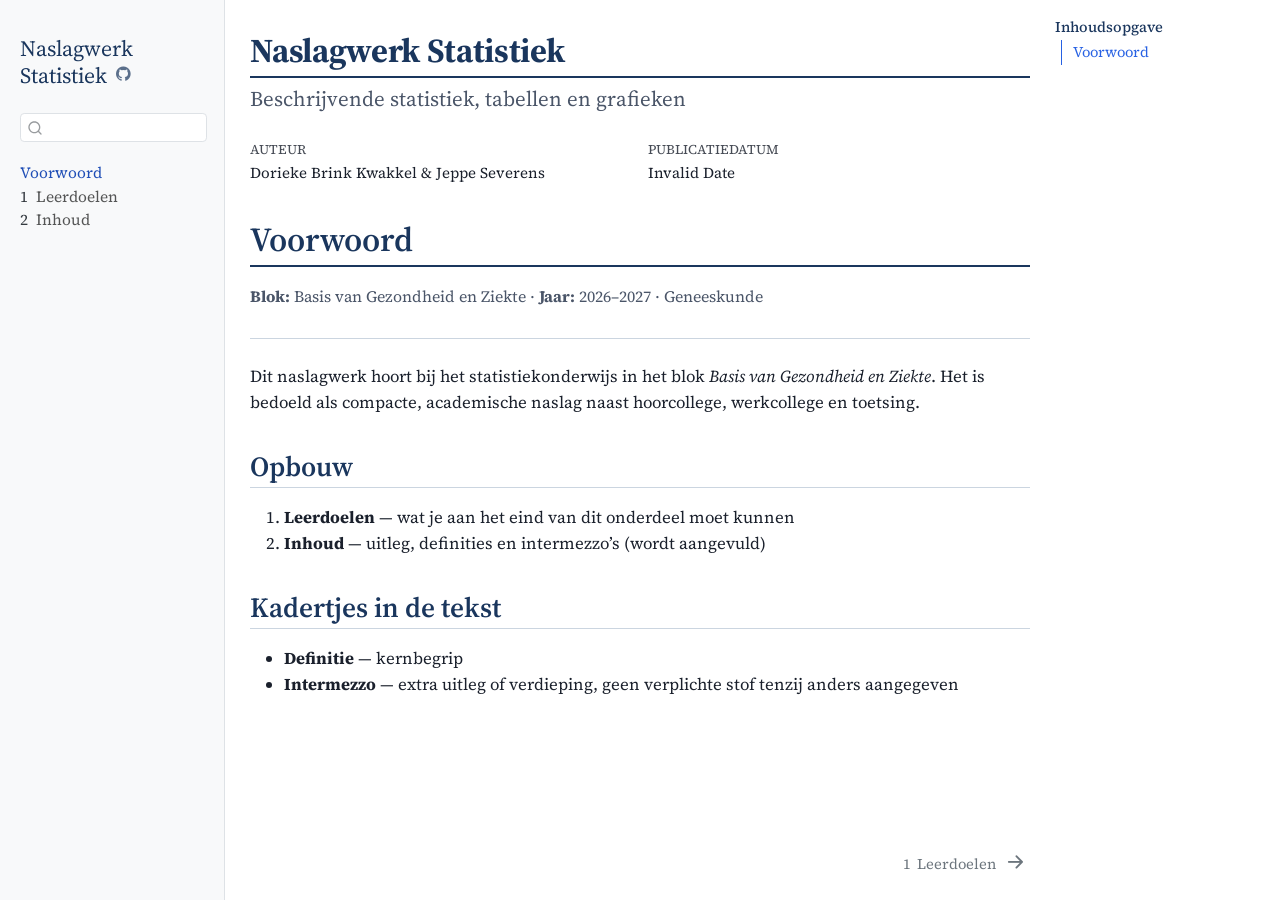
==== index.html @ 7e04d77b "Built site for gh-pages" ====
<!DOCTYPE html>
<html xmlns="http://www.w3.org/1999/xhtml" lang="nl" xml:lang="nl"><head>

<meta charset="utf-8">
<meta name="generator" content="quarto-1.10.19">

<meta name="viewport" content="width=device-width, initial-scale=1.0, user-scalable=yes">

<meta name="author" content="Dorieke Brink Kwakkel &amp; Jeppe Severens">

<title>Naslagwerk Statistiek</title>
<style>
/* Default styles provided by pandoc.
** See https://pandoc.org/MANUAL.html#variables-for-html for config info.
*/
span.smallcaps{font-variant: small-caps;}
div.columns{display: flex; gap: 1.5em;}
div.column{flex: auto;}
@media screen {
div.columns{gap: min(4vw, 1.5em);}
div.column{overflow-x: auto;}
}
div.hanging-indent{margin-left: 1.5em; text-indent: -1.5em;}
ul.task-list{list-style: none;}
ul.task-list li input[type="checkbox"] {
  width: 0.8em;
  margin: 0 0.8em 0.2em -1em; /* quarto-specific, see https://github.com/quarto-dev/quarto-cli/issues/4556 */ 
  vertical-align: middle;
}
</style>


<script src="site_libs/quarto-nav/quarto-nav.js"></script>
<script src="site_libs/quarto-nav/headroom.min.js"></script>
<script src="site_libs/clipboard/clipboard.min.js"></script>
<script src="site_libs/quarto-search/autocomplete.umd.js"></script>
<script src="site_libs/quarto-search/fuse.min.js"></script>
<script src="site_libs/quarto-search/quarto-search.js"></script>
<meta name="quarto:offset" content="./">
<link href="./01-leerdoelen.html" rel="next">
<script src="site_libs/quarto-html/quarto.js" type="module"></script>
<script src="site_libs/quarto-html/tabsets/tabsets.js" type="module"></script>
<script src="site_libs/quarto-html/popper.min.js"></script>
<script src="site_libs/quarto-html/tippy.umd.min.js"></script>
<script src="site_libs/quarto-html/anchor.min.js"></script>
<link href="site_libs/quarto-html/tippy.css" rel="stylesheet">
<link href="site_libs/quarto-html/quarto-syntax-highlighting-bf27225e3a48a9273f3daa8f8e829971.css" rel="stylesheet" id="quarto-text-highlighting-styles">
<script src="site_libs/bootstrap/bootstrap.min.js"></script>
<link href="site_libs/bootstrap/bootstrap-icons.css" rel="stylesheet">
<link href="site_libs/bootstrap/bootstrap-f54c8bc81e90800f1cfb37fd43a4a4f5.min.css" rel="stylesheet" append-hash="true" id="quarto-bootstrap" data-mode="light">
<script id="quarto-search-options" type="application/json">{
  "location": "sidebar",
  "copy-button": false,
  "collapse-after": 3,
  "panel-placement": "start",
  "type": "textbox",
  "limit": 50,
  "keyboard-shortcut": [
    "f",
    "/",
    "s"
  ],
  "show-item-context": false,
  "language": {
    "search-no-results-text": "Geen resultaten",
    "search-matching-documents-text": "Gevonden documenten",
    "search-copy-link-title": "Kopieer link om te zoeken",
    "search-hide-matches-text": "Extra overeenkomsten verbergen",
    "search-more-match-text": "meer overeenkomst in dit document",
    "search-more-matches-text": "meer overeenkomsten in dit document",
    "search-clear-button-title": "Wissen",
    "search-text-placeholder": "",
    "search-detached-cancel-button-title": "Annuleren",
    "search-submit-button-title": "Verzenden",
    "search-label": "Zoeken"
  }
}</script>
<link rel="stylesheet" href="https://fonts.googleapis.com/css2?family=Source+Serif+4:opsz,wght@8..60,400;8..60,600;8..60,700&amp;display=swap">
<style>body, h1, h2, h3, .quarto-title-block .title { font-family: "Source Serif 4", Georgia, serif; }</style>


</head>

<body class="nav-sidebar docked quarto-light">

<div id="quarto-search-results"></div>
  <header id="quarto-header" class="headroom fixed-top">
  <nav class="quarto-secondary-nav">
    <div class="container-fluid d-flex">
      <button type="button" class="quarto-btn-toggle btn" data-bs-toggle="collapse" role="button" data-bs-target=".quarto-sidebar-collapse-item" aria-controls="quarto-sidebar" aria-expanded="false" aria-label="Schakel zijbalknavigatie" onclick="if (window.quartoToggleHeadroom) { window.quartoToggleHeadroom(); }">
        <i class="bi bi-layout-text-sidebar-reverse"></i>
      </button>
        <nav class="quarto-page-breadcrumbs" aria-label="breadcrumb"><ol class="breadcrumb"><li class="breadcrumb-item"><a href="./index.html">Voorwoord</a></li></ol></nav>
        <a class="flex-grow-1" role="navigation" data-bs-toggle="collapse" data-bs-target=".quarto-sidebar-collapse-item" aria-controls="quarto-sidebar" aria-expanded="false" aria-label="Schakel zijbalknavigatie" onclick="if (window.quartoToggleHeadroom) { window.quartoToggleHeadroom(); }">      
        </a>
      <button type="button" class="btn quarto-search-button" aria-label="Zoeken" onclick="window.quartoOpenSearch();">
        <i class="bi bi-search"></i>
      </button>
    </div>
  </nav>
</header>
<!-- content -->
<div id="quarto-content" class="quarto-container page-columns page-rows-contents page-layout-article">
<!-- sidebar -->
  <nav id="quarto-sidebar" class="sidebar collapse collapse-horizontal quarto-sidebar-collapse-item sidebar-navigation docked overflow-auto">
    <div class="pt-lg-2 mt-2 text-left sidebar-header">
    <div class="sidebar-title mb-0 py-0">
      <a href="./">Naslagwerk Statistiek</a> 
        <div class="sidebar-tools-main">
    <a href="https://github.com/EducationTeamJC/naslagwerk_gnk" title="Broncode" class="quarto-navigation-tool px-1" aria-label="Broncode"><i class="bi bi-github"></i></a>
</div>
    </div>
      </div>
        <div class="mt-2 flex-shrink-0 align-items-center">
        <div class="sidebar-search">
        <div id="quarto-search" class="" title="Zoeken"></div>
        </div>
        </div>
    <div class="sidebar-menu-container"> 
    <ul class="list-unstyled mt-1">
        <li class="sidebar-item">
  <div class="sidebar-item-container"> 
  <a href="./index.html" class="sidebar-item-text sidebar-link active">
 <span class="menu-text">Voorwoord</span></a>
  </div>
</li>
        <li class="sidebar-item">
  <div class="sidebar-item-container"> 
  <a href="./01-leerdoelen.html" class="sidebar-item-text sidebar-link">
 <span class="menu-text"><span class="chapter-number">1</span>&nbsp; <span class="chapter-title">Leerdoelen</span></span></a>
  </div>
</li>
        <li class="sidebar-item">
  <div class="sidebar-item-container"> 
  <a href="./02-inhoud.html" class="sidebar-item-text sidebar-link">
 <span class="menu-text"><span class="chapter-number">2</span>&nbsp; <span class="chapter-title">Inhoud</span></span></a>
  </div>
</li>
    </ul>
    </div>
</nav>
<div id="quarto-sidebar-glass" class="quarto-sidebar-collapse-item" data-bs-toggle="collapse" data-bs-target=".quarto-sidebar-collapse-item"></div>
<!-- margin-sidebar -->
    <div id="quarto-margin-sidebar" class="sidebar margin-sidebar">
        <nav id="TOC" role="doc-toc" class="toc-active">
    <h2 id="toc-title">Inhoudsopgave</h2>
   
  <ul>
  <li><a href="#voorwoord" id="toc-voorwoord" class="nav-link active" data-scroll-target="#voorwoord">Voorwoord</a>
  <ul class="collapse">
  <li><a href="#opbouw" id="toc-opbouw" class="nav-link" data-scroll-target="#opbouw">Opbouw</a></li>
  <li><a href="#kadertjes-in-de-tekst" id="toc-kadertjes-in-de-tekst" class="nav-link" data-scroll-target="#kadertjes-in-de-tekst">Kadertjes in de tekst</a></li>
  </ul></li>
  </ul>
</nav>
    </div>
<!-- main -->
<main class="content" id="quarto-document-content">

<header id="title-block-header" class="quarto-title-block default">
<div class="quarto-title">
<h1 class="title">Naslagwerk Statistiek</h1>
<p class="subtitle lead">Beschrijvende statistiek, tabellen en grafieken</p>
</div>



<div class="quarto-title-meta">

    <div>
    <div class="quarto-title-meta-heading">Auteur</div>
    <div class="quarto-title-meta-contents">
             <p>Dorieke Brink Kwakkel &amp; Jeppe Severens </p>
          </div>
  </div>
    
    <div>
    <div class="quarto-title-meta-heading">Publicatiedatum</div>
    <div class="quarto-title-meta-contents">
      <p class="date">Invalid Date</p>
    </div>
  </div>
  
    
  </div>
  


</header>


<section id="voorwoord" class="level1 unnumbered">
<h1 class="unnumbered">Voorwoord</h1>
<div class="blok-meta">
<p><strong>Blok:</strong> Basis van Gezondheid en Ziekte · <strong>Jaar:</strong> 2026–2027 · Geneeskunde</p>
</div>
<p>Dit naslagwerk hoort bij het statistiekonderwijs in het blok <em>Basis van Gezondheid en Ziekte</em>. Het is bedoeld als compacte, academische naslag naast hoorcollege, werkcollege en toetsing.</p>
<section id="opbouw" class="level2">
<h2 class="anchored" data-anchor-id="opbouw">Opbouw</h2>
<ol type="1">
<li><strong>Leerdoelen</strong> — wat je aan het eind van dit onderdeel moet kunnen<br>
</li>
<li><strong>Inhoud</strong> — uitleg, definities en intermezzo’s (wordt aangevuld)</li>
</ol>
</section>
<section id="kadertjes-in-de-tekst" class="level2">
<h2 class="anchored" data-anchor-id="kadertjes-in-de-tekst">Kadertjes in de tekst</h2>
<ul>
<li><strong>Definitie</strong> — kernbegrip<br>
</li>
<li><strong>Intermezzo</strong> — extra uitleg of verdieping, geen verplichte stof tenzij anders aangegeven</li>
</ul>


</section>
</section>

</main> <!-- /main -->
<script id="quarto-html-after-body" type="application/javascript">
  window.document.addEventListener("DOMContentLoaded", function (event) {
    const icon = "";
    const anchorJS = new window.AnchorJS();
    anchorJS.options = {
      placement: 'right',
      icon: icon
    };
    anchorJS.add('.anchored');
    const isCodeAnnotation = (el) => {
      for (const clz of el.classList) {
        if (clz.startsWith('code-annotation-')) {                     
          return true;
        }
      }
      return false;
    }
    const onCopySuccess = function(e) {
      // button target
      const button = e.trigger;
      // don't keep focus
      button.blur();
      // flash "checked"
      button.classList.add('code-copy-button-checked');
      var currentTitle = button.getAttribute("title");
      button.setAttribute("title", "Gekopieerd!");
      let tooltip;
      if (window.bootstrap) {
        button.setAttribute("data-bs-toggle", "tooltip");
        button.setAttribute("data-bs-placement", "left");
        button.setAttribute("data-bs-title", "Gekopieerd!");
        tooltip = new bootstrap.Tooltip(button, 
          { trigger: "manual", 
            customClass: "code-copy-button-tooltip",
            offset: [0, -8]});
        tooltip.show();    
      }
      setTimeout(function() {
        if (tooltip) {
          tooltip.hide();
          button.removeAttribute("data-bs-title");
          button.removeAttribute("data-bs-toggle");
          button.removeAttribute("data-bs-placement");
        }
        button.setAttribute("title", currentTitle);
        button.classList.remove('code-copy-button-checked');
      }, 1000);
      // clear code selection
      e.clearSelection();
    }
    const getTextToCopy = function(trigger) {
      const outerScaffold = trigger.parentElement.cloneNode(true);
      const codeEl = outerScaffold.querySelector('code');
      for (const childEl of codeEl.children) {
        if (isCodeAnnotation(childEl)) {
          childEl.remove();
        }
      }
      return codeEl.innerText;
    }
    const clipboard = new window.ClipboardJS('.code-copy-button:not([data-in-quarto-modal])', {
      text: getTextToCopy
    });
    clipboard.on('success', onCopySuccess);
    if (window.document.getElementById('quarto-embedded-source-code-modal')) {
      const clipboardModal = new window.ClipboardJS('.code-copy-button[data-in-quarto-modal]', {
        text: getTextToCopy,
        container: window.document.getElementById('quarto-embedded-source-code-modal')
      });
      clipboardModal.on('success', onCopySuccess);
    }
      var localhostRegex = new RegExp(/^(?:http|https):\/\/localhost\:?[0-9]*\//);
      var mailtoRegex = new RegExp(/^mailto:/);
        var filterRegex = new RegExp("https:\/\/educationteamjc\.github\.io\/naslagwerk_gnk\/");
      var isInternal = (href) => {
          return filterRegex.test(href) || localhostRegex.test(href) || mailtoRegex.test(href);
      }
      // Inspect non-navigation links and adorn them if external
     var links = window.document.querySelectorAll('a[href]:not(.nav-link):not(.navbar-brand):not(.toc-action):not(.sidebar-link):not(.sidebar-item-toggle):not(.pagination-link):not(.no-external):not([aria-hidden]):not(.dropdown-item):not(.quarto-navigation-tool):not(.about-link)');
      for (var i=0; i<links.length; i++) {
        const link = links[i];
        if (!isInternal(link.href)) {
          // undo the damage that might have been done by quarto-nav.js in the case of
          // links that we want to consider external
          if (link.dataset.originalHref !== undefined) {
            link.href = link.dataset.originalHref;
          }
            // target, if specified
            link.setAttribute("target", "_blank");
            if (link.getAttribute("rel") === null) {
              link.setAttribute("rel", "noopener");
            }
        }
      }
    function tippyHover(el, contentFn, onTriggerFn, onUntriggerFn) {
      const config = {
        allowHTML: true,
        maxWidth: 500,
        delay: 100,
        arrow: false,
        appendTo: function(el) {
            return el.parentElement;
        },
        interactive: true,
        interactiveBorder: 10,
        theme: 'quarto',
        placement: 'bottom-start',
      };
      if (contentFn) {
        config.content = contentFn;
      }
      if (onTriggerFn) {
        config.onTrigger = onTriggerFn;
      }
      if (onUntriggerFn) {
        config.onUntrigger = onUntriggerFn;
      }
      window.tippy(el, config); 
    }
    const noterefs = window.document.querySelectorAll('a[role="doc-noteref"]');
    for (var i=0; i<noterefs.length; i++) {
      const ref = noterefs[i];
      tippyHover(ref, function() {
        // use id or data attribute instead here
        let href = ref.getAttribute('data-footnote-href') || ref.getAttribute('href');
        try { href = new URL(href).hash; } catch {}
        const id = href.replace(/^#\/?/, "");
        const note = window.document.getElementById(id);
        if (note) {
          return note.innerHTML;
        } else {
          return "";
        }
      });
    }
    const xrefs = window.document.querySelectorAll('a.quarto-xref');
    const processXRef = (id, note) => {
      // Strip column container classes
      const stripColumnClz = (el) => {
        el.classList.remove("page-full", "page-columns");
        if (el.children) {
          for (const child of el.children) {
            stripColumnClz(child);
          }
        }
      }
      stripColumnClz(note)
      if (id === null || id.startsWith('sec-')) {
        // Special case sections, only their first couple elements
        const container = document.createElement("div");
        if (note.children && note.children.length > 2) {
          container.appendChild(note.children[0].cloneNode(true));
          for (let i = 1; i < note.children.length; i++) {
            const child = note.children[i];
            if (child.tagName === "P" && child.innerText === "") {
              continue;
            } else {
              container.appendChild(child.cloneNode(true));
              break;
            }
          }
          if (window.Quarto?.typesetMath) {
            window.Quarto.typesetMath(container);
          }
          return container.innerHTML
        } else {
          if (window.Quarto?.typesetMath) {
            window.Quarto.typesetMath(note);
          }
          return note.innerHTML;
        }
      } else {
        // Remove any anchor links if they are present
        const anchorLink = note.querySelector('a.anchorjs-link');
        if (anchorLink) {
          anchorLink.remove();
        }
        if (window.Quarto?.typesetMath) {
          window.Quarto.typesetMath(note);
        }
        if (note.classList.contains("callout")) {
          return note.outerHTML;
        } else {
          return note.innerHTML;
        }
      }
    }
    for (var i=0; i<xrefs.length; i++) {
      const xref = xrefs[i];
      tippyHover(xref, undefined, function(instance) {
        instance.disable();
        let url = xref.getAttribute('href');
        let hash = undefined; 
        if (url.startsWith('#')) {
          hash = url;
        } else {
          try { hash = new URL(url).hash; } catch {}
        }
        if (hash) {
          const id = hash.replace(/^#\/?/, "");
          const note = window.document.getElementById(id);
          if (note !== null) {
            try {
              const html = processXRef(id, note.cloneNode(true));
              instance.setContent(html);
            } finally {
              instance.enable();
              instance.show();
            }
          } else {
            // See if we can fetch this
            fetch(url.split('#')[0])
            .then(res => res.text())
            .then(html => {
              const parser = new DOMParser();
              const htmlDoc = parser.parseFromString(html, "text/html");
              const note = htmlDoc.getElementById(id);
              if (note !== null) {
                const html = processXRef(id, note);
                instance.setContent(html);
              } 
            }).finally(() => {
              instance.enable();
              instance.show();
            });
          }
        } else {
          // See if we can fetch a full url (with no hash to target)
          // This is a special case and we should probably do some content thinning / targeting
          fetch(url)
          .then(res => res.text())
          .then(html => {
            const parser = new DOMParser();
            const htmlDoc = parser.parseFromString(html, "text/html");
            const note = htmlDoc.querySelector('main.content');
            if (note !== null) {
              // This should only happen for chapter cross references
              // (since there is no id in the URL)
              // remove the first header
              if (note.children.length > 0 && note.children[0].tagName === "HEADER") {
                note.children[0].remove();
              }
              const html = processXRef(null, note);
              instance.setContent(html);
            } 
          }).finally(() => {
            instance.enable();
            instance.show();
          });
        }
      }, function(instance) {
      });
    }
        let selectedAnnoteEl;
        const selectorForAnnotation = ( cell, annotation) => {
          let cellAttr = 'data-code-cell="' + cell + '"';
          let lineAttr = 'data-code-annotation="' +  annotation + '"';
          const selector = 'span[' + cellAttr + '][' + lineAttr + ']';
          return selector;
        }
        const selectCodeLines = (annoteEl) => {
          const doc = window.document;
          const targetCell = annoteEl.getAttribute("data-target-cell");
          const targetAnnotation = annoteEl.getAttribute("data-target-annotation");
          const annoteSpan = window.document.querySelector(selectorForAnnotation(targetCell, targetAnnotation));
          const lines = annoteSpan.getAttribute("data-code-lines").split(",");
          const lineIds = lines.map((line) => {
            return targetCell + "-" + line;
          })
          let top = null;
          let height = null;
          let parent = null;
          if (lineIds.length > 0) {
              //compute the position of the single el (top and bottom and make a div)
              const el = window.document.getElementById(lineIds[0]);
              top = el.offsetTop;
              height = el.offsetHeight;
              parent = el.parentElement.parentElement;
            if (lineIds.length > 1) {
              const lastEl = window.document.getElementById(lineIds[lineIds.length - 1]);
              const bottom = lastEl.offsetTop + lastEl.offsetHeight;
              height = bottom - top;
            }
            if (top !== null && height !== null && parent !== null) {
              // cook up a div (if necessary) and position it 
              let div = window.document.getElementById("code-annotation-line-highlight");
              if (div === null) {
                div = window.document.createElement("div");
                div.setAttribute("id", "code-annotation-line-highlight");
                div.style.position = 'absolute';
                parent.appendChild(div);
              }
              div.style.top = top - 2 + "px";
              div.style.height = height + 4 + "px";
              div.style.left = 0;
              let gutterDiv = window.document.getElementById("code-annotation-line-highlight-gutter");
              if (gutterDiv === null) {
                gutterDiv = window.document.createElement("div");
                gutterDiv.setAttribute("id", "code-annotation-line-highlight-gutter");
                gutterDiv.style.position = 'absolute';
                const codeCell = window.document.getElementById(targetCell);
                const gutter = codeCell.querySelector('.code-annotation-gutter');
                gutter.appendChild(gutterDiv);
              }
              gutterDiv.style.top = top - 2 + "px";
              gutterDiv.style.height = height + 4 + "px";
            }
            selectedAnnoteEl = annoteEl;
          }
        };
        const unselectCodeLines = () => {
          const elementsIds = ["code-annotation-line-highlight", "code-annotation-line-highlight-gutter"];
          elementsIds.forEach((elId) => {
            const div = window.document.getElementById(elId);
            if (div) {
              div.remove();
            }
          });
          selectedAnnoteEl = undefined;
        };
          // Handle positioning of the toggle
      window.addEventListener(
        "resize",
        throttle(() => {
          elRect = undefined;
          if (selectedAnnoteEl) {
            selectCodeLines(selectedAnnoteEl);
          }
        }, 10)
      );
      function throttle(fn, ms) {
      let throttle = false;
      let timer;
        return (...args) => {
          if(!throttle) { // first call gets through
              fn.apply(this, args);
              throttle = true;
          } else { // all the others get throttled
              if(timer) clearTimeout(timer); // cancel #2
              timer = setTimeout(() => {
                fn.apply(this, args);
                timer = throttle = false;
              }, ms);
          }
        };
      }
        // Attach click handler to the DT
        const annoteDls = window.document.querySelectorAll('dt[data-target-cell]');
        for (const annoteDlNode of annoteDls) {
          annoteDlNode.addEventListener('click', (event) => {
            const clickedEl = event.target;
            if (clickedEl !== selectedAnnoteEl) {
              unselectCodeLines();
              const activeEl = window.document.querySelector('dt[data-target-cell].code-annotation-active');
              if (activeEl) {
                activeEl.classList.remove('code-annotation-active');
              }
              selectCodeLines(clickedEl);
              clickedEl.classList.add('code-annotation-active');
            } else {
              // Unselect the line
              unselectCodeLines();
              clickedEl.classList.remove('code-annotation-active');
            }
          });
        }
    const findCites = (el) => {
      const parentEl = el.parentElement;
      if (parentEl) {
        const cites = parentEl.dataset.cites;
        if (cites) {
          return {
            el,
            cites: cites.split(' ')
          };
        } else {
          return findCites(el.parentElement)
        }
      } else {
        return undefined;
      }
    };
    var bibliorefs = window.document.querySelectorAll('a[role="doc-biblioref"]');
    for (var i=0; i<bibliorefs.length; i++) {
      const ref = bibliorefs[i];
      const citeInfo = findCites(ref);
      if (citeInfo) {
        tippyHover(citeInfo.el, function() {
          var popup = window.document.createElement('div');
          citeInfo.cites.forEach(function(cite) {
            var citeDiv = window.document.createElement('div');
            citeDiv.classList.add('hanging-indent');
            citeDiv.classList.add('csl-entry');
            var biblioDiv = window.document.getElementById('ref-' + cite);
            if (biblioDiv) {
              citeDiv.innerHTML = biblioDiv.innerHTML;
            }
            popup.appendChild(citeDiv);
          });
          return popup.innerHTML;
        });
      }
    }
  });
  </script>
<nav class="page-navigation">
  <div class="nav-page nav-page-previous">
  </div>
  <div class="nav-page nav-page-next">
      <a href="./01-leerdoelen.html" class="pagination-link" aria-label="Leerdoelen">
        <span class="nav-page-text"><span class="chapter-number">1</span>&nbsp; <span class="chapter-title">Leerdoelen</span></span> <i class="bi bi-arrow-right-short"></i>
      </a>
  </div>
</nav>
</div> <!-- /content -->




</body></html>
---- site_libs/quarto-html/tippy.css ----
.tippy-box[data-animation=fade][data-state=hidden]{opacity:0}[data-tippy-root]{max-width:calc(100vw - 10px)}.tippy-box{position:relative;background-color:#333;color:#fff;border-radius:4px;font-size:14px;line-height:1.4;white-space:normal;outline:0;transition-property:transform,visibility,opacity}.tippy-box[data-placement^=top]>.tippy-arrow{bottom:0}.tippy-box[data-placement^=top]>.tippy-arrow:before{bottom:-7px;left:0;border-width:8px 8px 0;border-top-color:initial;transform-origin:center top}.tippy-box[data-placement^=bottom]>.tippy-arrow{top:0}.tippy-box[data-placement^=bottom]>.tippy-arrow:before{top:-7px;left:0;border-width:0 8px 8px;border-bottom-color:initial;transform-origin:center bottom}.tippy-box[data-placement^=left]>.tippy-arrow{right:0}.tippy-box[data-placement^=left]>.tippy-arrow:before{border-width:8px 0 8px 8px;border-left-color:initial;right:-7px;transform-origin:center left}.tippy-box[data-placement^=right]>.tippy-arrow{left:0}.tippy-box[data-placement^=right]>.tippy-arrow:before{left:-7px;border-width:8px 8px 8px 0;border-right-color:initial;transform-origin:center right}.tippy-box[data-inertia][data-state=visible]{transition-timing-function:cubic-bezier(.54,1.5,.38,1.11)}.tippy-arrow{width:16px;height:16px;color:#333}.tippy-arrow:before{content:"";position:absolute;border-color:transparent;border-style:solid}.tippy-content{position:relative;padding:5px 9px;z-index:1}
---- site_libs/quarto-html/quarto-syntax-highlighting-bf27225e3a48a9273f3daa8f8e829971.css ----
/* quarto syntax highlight colors */
:root {
  --quarto-hl-ot-color: #003B4F;
  --quarto-hl-at-color: #657422;
  --quarto-hl-ss-color: #20794D;
  --quarto-hl-an-color: #5E5E5E;
  --quarto-hl-fu-color: #4758AB;
  --quarto-hl-st-color: #20794D;
  --quarto-hl-cf-color: #003B4F;
  --quarto-hl-op-color: #5E5E5E;
  --quarto-hl-er-color: #AD0000;
  --quarto-hl-bn-color: #AD0000;
  --quarto-hl-al-color: #AD0000;
  --quarto-hl-va-color: #111111;
  --quarto-hl-bu-color: inherit;
  --quarto-hl-ex-color: inherit;
  --quarto-hl-pp-color: #AD0000;
  --quarto-hl-in-color: #5E5E5E;
  --quarto-hl-vs-color: #20794D;
  --quarto-hl-wa-color: #5E5E5E;
  --quarto-hl-do-color: #5E5E5E;
  --quarto-hl-im-color: #00769E;
  --quarto-hl-ch-color: #20794D;
  --quarto-hl-dt-color: #AD0000;
  --quarto-hl-fl-color: #AD0000;
  --quarto-hl-co-color: #5E5E5E;
  --quarto-hl-cv-color: #5E5E5E;
  --quarto-hl-cn-color: #8f5902;
  --quarto-hl-sc-color: #5E5E5E;
  --quarto-hl-dv-color: #AD0000;
  --quarto-hl-kw-color: #003B4F;
}

/* other quarto variables */
:root {
  --quarto-font-monospace: SFMono-Regular, Menlo, Monaco, Consolas, "Liberation Mono", "Courier New", monospace;
}

/* syntax highlight based on Pandoc's rules */
pre > code.sourceCode > span {
  color: #003B4F;
}

code.sourceCode > span {
  color: #003B4F;
}

div.sourceCode,
div.sourceCode pre.sourceCode {
  color: #003B4F;
}

/* Normal */
code span {
  color: #003B4F;
}

/* Alert */
code span.al {
  color: #AD0000;
  font-style: inherit;
}

/* Annotation */
code span.an {
  color: #5E5E5E;
  font-style: inherit;
}

/* Attribute */
code span.at {
  color: #657422;
  font-style: inherit;
}

/* BaseN */
code span.bn {
  color: #AD0000;
  font-style: inherit;
}

/* BuiltIn */
code span.bu {
  font-style: inherit;
}

/* ControlFlow */
code span.cf {
  color: #003B4F;
  font-weight: bold;
  font-style: inherit;
}

/* Char */
code span.ch {
  color: #20794D;
  font-style: inherit;
}

/* Constant */
code span.cn {
  color: #8f5902;
  font-style: inherit;
}

/* Comment */
code span.co {
  color: #5E5E5E;
  font-style: inherit;
}

/* CommentVar */
code span.cv {
  color: #5E5E5E;
  font-style: italic;
}

/* Documentation */
code span.do {
  color: #5E5E5E;
  font-style: italic;
}

/* DataType */
code span.dt {
  color: #AD0000;
  font-style: inherit;
}

/* DecVal */
code span.dv {
  color: #AD0000;
  font-style: inherit;
}

/* Error */
code span.er {
  color: #AD0000;
  font-style: inherit;
}

/* Extension */
code span.ex {
  font-style: inherit;
}

/* Float */
code span.fl {
  color: #AD0000;
  font-style: inherit;
}

/* Function */
code span.fu {
  color: #4758AB;
  font-style: inherit;
}

/* Import */
code span.im {
  color: #00769E;
  font-style: inherit;
}

/* Information */
code span.in {
  color: #5E5E5E;
  font-style: inherit;
}

/* Keyword */
code span.kw {
  color: #003B4F;
  font-weight: bold;
  font-style: inherit;
}

/* Operator */
code span.op {
  color: #5E5E5E;
  font-style: inherit;
}

/* Other */
code span.ot {
  color: #003B4F;
  font-style: inherit;
}

/* Preprocessor */
code span.pp {
  color: #AD0000;
  font-style: inherit;
}

/* SpecialChar */
code span.sc {
  color: #5E5E5E;
  font-style: inherit;
}

/* SpecialString */
code span.ss {
  color: #20794D;
  font-style: inherit;
}

/* String */
code span.st {
  color: #20794D;
  font-style: inherit;
}

/* Variable */
code span.va {
  color: #111111;
  font-style: inherit;
}

/* VerbatimString */
code span.vs {
  color: #20794D;
  font-style: inherit;
}

/* Warning */
code span.wa {
  color: #5E5E5E;
  font-style: italic;
}

.prevent-inlining {
  content: "</";
}

/*# sourceMappingURL=8be38f48d34c45af72792cbd699585e7.css.map */
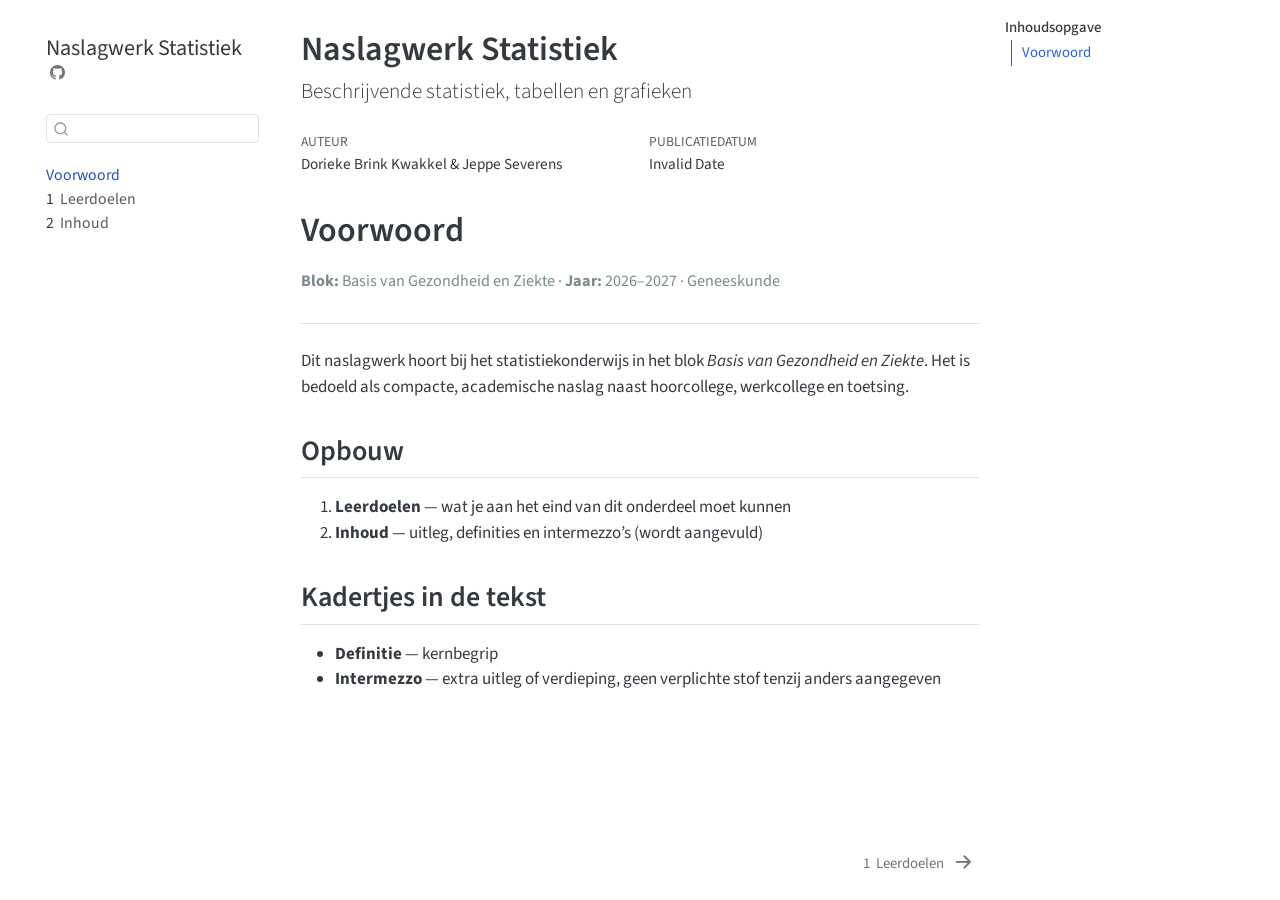
==== commit e493436b: "Built site for gh-pages" ====
--- a/index.html
+++ b/index.html
@@ -47,7 +47,7 @@
 <link href="site_libs/quarto-html/quarto-syntax-highlighting-bf27225e3a48a9273f3daa8f8e829971.css" rel="stylesheet" id="quarto-text-highlighting-styles">
 <script src="site_libs/bootstrap/bootstrap.min.js"></script>
 <link href="site_libs/bootstrap/bootstrap-icons.css" rel="stylesheet">
-<link href="site_libs/bootstrap/bootstrap-f54c8bc81e90800f1cfb37fd43a4a4f5.min.css" rel="stylesheet" append-hash="true" id="quarto-bootstrap" data-mode="light">
+<link href="site_libs/bootstrap/bootstrap-fd33a4952e9ae2782db733e1f7710525.min.css" rel="stylesheet" append-hash="true" id="quarto-bootstrap" data-mode="light">
 <script id="quarto-search-options" type="application/json">{
   "location": "sidebar",
   "copy-button": false,
@@ -75,13 +75,12 @@
     "search-label": "Zoeken"
   }
 }</script>
-<link rel="stylesheet" href="https://fonts.googleapis.com/css2?family=Source+Serif+4:opsz,wght@8..60,400;8..60,600;8..60,700&amp;display=swap">
-<style>body, h1, h2, h3, .quarto-title-block .title { font-family: "Source Serif 4", Georgia, serif; }</style>
-
-
+
+
+<link rel="stylesheet" href="styles/content.css">
 </head>
 
-<body class="nav-sidebar docked quarto-light">
+<body class="nav-sidebar floating quarto-light">
 
 <div id="quarto-search-results"></div>
   <header id="quarto-header" class="headroom fixed-top">
@@ -102,7 +101,7 @@
 <!-- content -->
 <div id="quarto-content" class="quarto-container page-columns page-rows-contents page-layout-article">
 <!-- sidebar -->
-  <nav id="quarto-sidebar" class="sidebar collapse collapse-horizontal quarto-sidebar-collapse-item sidebar-navigation docked overflow-auto">
+  <nav id="quarto-sidebar" class="sidebar collapse collapse-horizontal quarto-sidebar-collapse-item sidebar-navigation floating overflow-auto">
     <div class="pt-lg-2 mt-2 text-left sidebar-header">
     <div class="sidebar-title mb-0 py-0">
       <a href="./">Naslagwerk Statistiek</a> 
--- a/styles/content.css
+++ b/styles/content.css
@@ -0,0 +1,45 @@
+/* Content callouts only — theme look comes from Bootstrap cosmo */
+
+.leerdoelen {
+  background: #f8f9fa;
+  border: 1px solid #dee2e6;
+  border-left: 4px solid #2780e3;
+  padding: 0.9rem 1.1rem;
+  margin: 1.2rem 0 1.5rem 0;
+}
+
+.leerdoelen h3,
+.leerdoelen p:first-child {
+  margin-top: 0;
+  font-weight: 600;
+}
+
+.leerdoelen ol,
+.leerdoelen ul {
+  margin-bottom: 0;
+}
+
+.intermezzo {
+  background: #f0fff4;
+  border: 1px solid #c6f6d5;
+  border-left: 4px solid #3fb618;
+  padding: 0.9rem 1.1rem;
+  margin: 1.2rem 0 1.5rem 0;
+}
+
+.intermezzo > :first-child {
+  margin-top: 0;
+  font-weight: 600;
+}
+
+.intermezzo > :last-child {
+  margin-bottom: 0;
+}
+
+.blok-meta {
+  color: #7b8a8b;
+  font-size: 0.95rem;
+  margin-bottom: 1.5rem;
+  padding-bottom: 0.75rem;
+  border-bottom: 1px solid #dee2e6;
+}
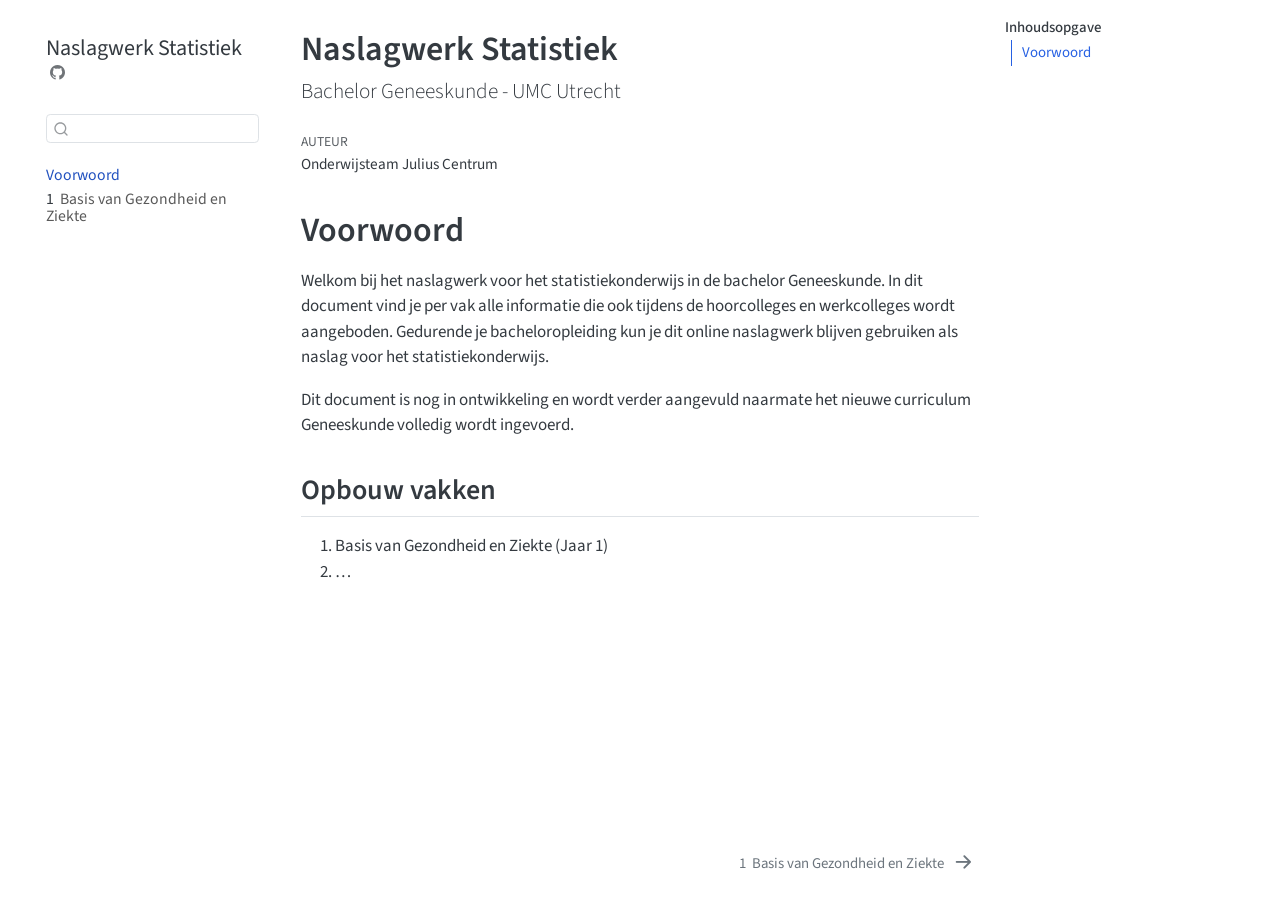
==== commit f5aadead: "Built site for gh-pages" ====
--- a/index.html
+++ b/index.html
@@ -6,7 +6,7 @@
 
 <meta name="viewport" content="width=device-width, initial-scale=1.0, user-scalable=yes">
 
-<meta name="author" content="Dorieke Brink Kwakkel &amp; Jeppe Severens">
+<meta name="author" content="Onderwijsteam Julius Centrum">
 
 <title>Naslagwerk Statistiek</title>
 <style>
@@ -37,7 +37,7 @@
 <script src="site_libs/quarto-search/fuse.min.js"></script>
 <script src="site_libs/quarto-search/quarto-search.js"></script>
 <meta name="quarto:offset" content="./">
-<link href="./01-leerdoelen.html" rel="next">
+<link href="./01-BvGZ.html" rel="next">
 <script src="site_libs/quarto-html/quarto.js" type="module"></script>
 <script src="site_libs/quarto-html/tabsets/tabsets.js" type="module"></script>
 <script src="site_libs/quarto-html/popper.min.js"></script>
@@ -125,14 +125,8 @@
 </li>
         <li class="sidebar-item">
   <div class="sidebar-item-container"> 
-  <a href="./01-leerdoelen.html" class="sidebar-item-text sidebar-link">
- <span class="menu-text"><span class="chapter-number">1</span>&nbsp; <span class="chapter-title">Leerdoelen</span></span></a>
-  </div>
-</li>
-        <li class="sidebar-item">
-  <div class="sidebar-item-container"> 
-  <a href="./02-inhoud.html" class="sidebar-item-text sidebar-link">
- <span class="menu-text"><span class="chapter-number">2</span>&nbsp; <span class="chapter-title">Inhoud</span></span></a>
+  <a href="./01-BvGZ.html" class="sidebar-item-text sidebar-link">
+ <span class="menu-text"><span class="chapter-number">1</span>&nbsp; <span class="chapter-title">Basis van Gezondheid en Ziekte</span></span></a>
   </div>
 </li>
     </ul>
@@ -147,8 +141,7 @@
   <ul>
   <li><a href="#voorwoord" id="toc-voorwoord" class="nav-link active" data-scroll-target="#voorwoord">Voorwoord</a>
   <ul class="collapse">
-  <li><a href="#opbouw" id="toc-opbouw" class="nav-link" data-scroll-target="#opbouw">Opbouw</a></li>
-  <li><a href="#kadertjes-in-de-tekst" id="toc-kadertjes-in-de-tekst" class="nav-link" data-scroll-target="#kadertjes-in-de-tekst">Kadertjes in de tekst</a></li>
+  <li><a href="#opbouw-vakken" id="toc-opbouw-vakken" class="nav-link" data-scroll-target="#opbouw-vakken">Opbouw vakken</a></li>
   </ul></li>
   </ul>
 </nav>
@@ -159,7 +152,7 @@
 <header id="title-block-header" class="quarto-title-block default">
 <div class="quarto-title">
 <h1 class="title">Naslagwerk Statistiek</h1>
-<p class="subtitle lead">Beschrijvende statistiek, tabellen en grafieken</p>
+<p class="subtitle lead">Bachelor Geneeskunde - UMC Utrecht</p>
 </div>
 
 
@@ -169,16 +162,10 @@
     <div>
     <div class="quarto-title-meta-heading">Auteur</div>
     <div class="quarto-title-meta-contents">
-             <p>Dorieke Brink Kwakkel &amp; Jeppe Severens </p>
+             <p>Onderwijsteam Julius Centrum </p>
           </div>
   </div>
     
-    <div>
-    <div class="quarto-title-meta-heading">Publicatiedatum</div>
-    <div class="quarto-title-meta-contents">
-      <p class="date">Invalid Date</p>
-    </div>
-  </div>
   
     
   </div>
@@ -190,25 +177,14 @@
 
 <section id="voorwoord" class="level1 unnumbered">
 <h1 class="unnumbered">Voorwoord</h1>
-<div class="blok-meta">
-<p><strong>Blok:</strong> Basis van Gezondheid en Ziekte · <strong>Jaar:</strong> 2026–2027 · Geneeskunde</p>
-</div>
-<p>Dit naslagwerk hoort bij het statistiekonderwijs in het blok <em>Basis van Gezondheid en Ziekte</em>. Het is bedoeld als compacte, academische naslag naast hoorcollege, werkcollege en toetsing.</p>
-<section id="opbouw" class="level2">
-<h2 class="anchored" data-anchor-id="opbouw">Opbouw</h2>
+<p>Welkom bij het naslagwerk voor het statistiekonderwijs in de bachelor Geneeskunde. In dit document vind je per vak alle informatie die ook tijdens de hoorcolleges en werkcolleges wordt aangeboden. Gedurende je bacheloropleiding kun je dit online naslagwerk blijven gebruiken als naslag voor het statistiekonderwijs.</p>
+<p>Dit document is nog in ontwikkeling en wordt verder aangevuld naarmate het nieuwe curriculum Geneeskunde volledig wordt ingevoerd.</p>
+<section id="opbouw-vakken" class="level2 unnumbered">
+<h2 class="unnumbered anchored" data-anchor-id="opbouw-vakken">Opbouw vakken</h2>
 <ol type="1">
-<li><strong>Leerdoelen</strong> — wat je aan het eind van dit onderdeel moet kunnen<br>
-</li>
-<li><strong>Inhoud</strong> — uitleg, definities en intermezzo’s (wordt aangevuld)</li>
+<li>Basis van Gezondheid en Ziekte (Jaar 1)</li>
+<li>…</li>
 </ol>
-</section>
-<section id="kadertjes-in-de-tekst" class="level2">
-<h2 class="anchored" data-anchor-id="kadertjes-in-de-tekst">Kadertjes in de tekst</h2>
-<ul>
-<li><strong>Definitie</strong> — kernbegrip<br>
-</li>
-<li><strong>Intermezzo</strong> — extra uitleg of verdieping, geen verplichte stof tenzij anders aangegeven</li>
-</ul>
 
 
 </section>
@@ -624,8 +600,8 @@
   <div class="nav-page nav-page-previous">
   </div>
   <div class="nav-page nav-page-next">
-      <a href="./01-leerdoelen.html" class="pagination-link" aria-label="Leerdoelen">
-        <span class="nav-page-text"><span class="chapter-number">1</span>&nbsp; <span class="chapter-title">Leerdoelen</span></span> <i class="bi bi-arrow-right-short"></i>
+      <a href="./01-BvGZ.html" class="pagination-link" aria-label="Basis van Gezondheid en Ziekte">
+        <span class="nav-page-text"><span class="chapter-number">1</span>&nbsp; <span class="chapter-title">Basis van Gezondheid en Ziekte</span></span> <i class="bi bi-arrow-right-short"></i>
       </a>
   </div>
 </nav>
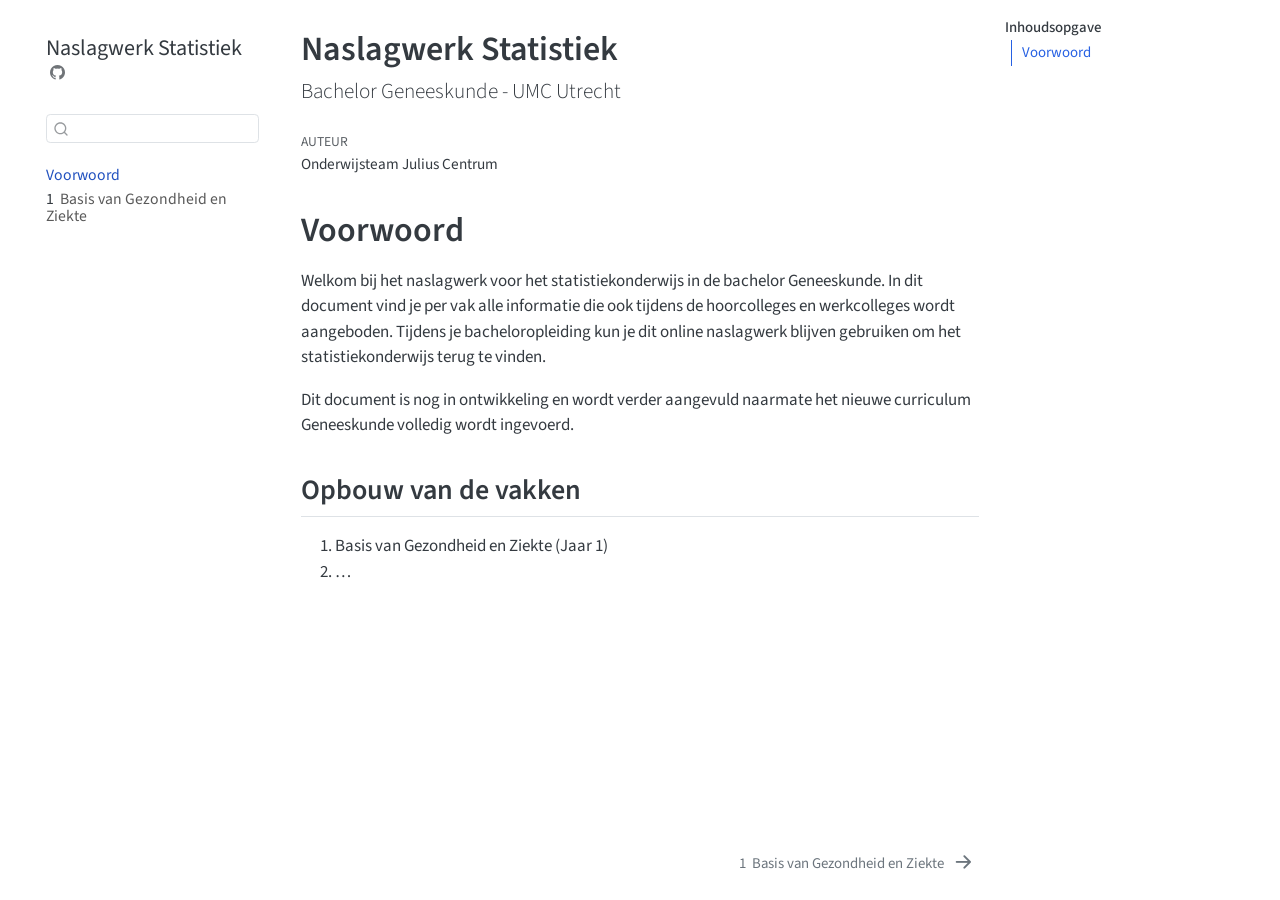
==== commit f0278dce: "Built site for gh-pages" ====
--- a/index.html
+++ b/index.html
@@ -47,7 +47,7 @@
 <link href="site_libs/quarto-html/quarto-syntax-highlighting-bf27225e3a48a9273f3daa8f8e829971.css" rel="stylesheet" id="quarto-text-highlighting-styles">
 <script src="site_libs/bootstrap/bootstrap.min.js"></script>
 <link href="site_libs/bootstrap/bootstrap-icons.css" rel="stylesheet">
-<link href="site_libs/bootstrap/bootstrap-fd33a4952e9ae2782db733e1f7710525.min.css" rel="stylesheet" append-hash="true" id="quarto-bootstrap" data-mode="light">
+<link href="site_libs/bootstrap/bootstrap-d3f7f8e73c8d287b30bcf59c2b563615.min.css" rel="stylesheet" append-hash="true" id="quarto-bootstrap" data-mode="light">
 <script id="quarto-search-options" type="application/json">{
   "location": "sidebar",
   "copy-button": false,
@@ -141,7 +141,7 @@
   <ul>
   <li><a href="#voorwoord" id="toc-voorwoord" class="nav-link active" data-scroll-target="#voorwoord">Voorwoord</a>
   <ul class="collapse">
-  <li><a href="#opbouw-vakken" id="toc-opbouw-vakken" class="nav-link" data-scroll-target="#opbouw-vakken">Opbouw vakken</a></li>
+  <li><a href="#opbouw-van-de-vakken" id="toc-opbouw-van-de-vakken" class="nav-link" data-scroll-target="#opbouw-van-de-vakken">Opbouw van de vakken</a></li>
   </ul></li>
   </ul>
 </nav>
@@ -177,10 +177,10 @@
 
 <section id="voorwoord" class="level1 unnumbered">
 <h1 class="unnumbered">Voorwoord</h1>
-<p>Welkom bij het naslagwerk voor het statistiekonderwijs in de bachelor Geneeskunde. In dit document vind je per vak alle informatie die ook tijdens de hoorcolleges en werkcolleges wordt aangeboden. Gedurende je bacheloropleiding kun je dit online naslagwerk blijven gebruiken als naslag voor het statistiekonderwijs.</p>
+<p>Welkom bij het naslagwerk voor het statistiekonderwijs in de bachelor Geneeskunde. In dit document vind je per vak alle informatie die ook tijdens de hoorcolleges en werkcolleges wordt aangeboden. Tijdens je bacheloropleiding kun je dit online naslagwerk blijven gebruiken om het statistiekonderwijs terug te vinden.</p>
 <p>Dit document is nog in ontwikkeling en wordt verder aangevuld naarmate het nieuwe curriculum Geneeskunde volledig wordt ingevoerd.</p>
-<section id="opbouw-vakken" class="level2 unnumbered">
-<h2 class="unnumbered anchored" data-anchor-id="opbouw-vakken">Opbouw vakken</h2>
+<section id="opbouw-van-de-vakken" class="level2 unnumbered">
+<h2 class="unnumbered anchored" data-anchor-id="opbouw-van-de-vakken">Opbouw van de vakken</h2>
 <ol type="1">
 <li>Basis van Gezondheid en Ziekte (Jaar 1)</li>
 <li>…</li>
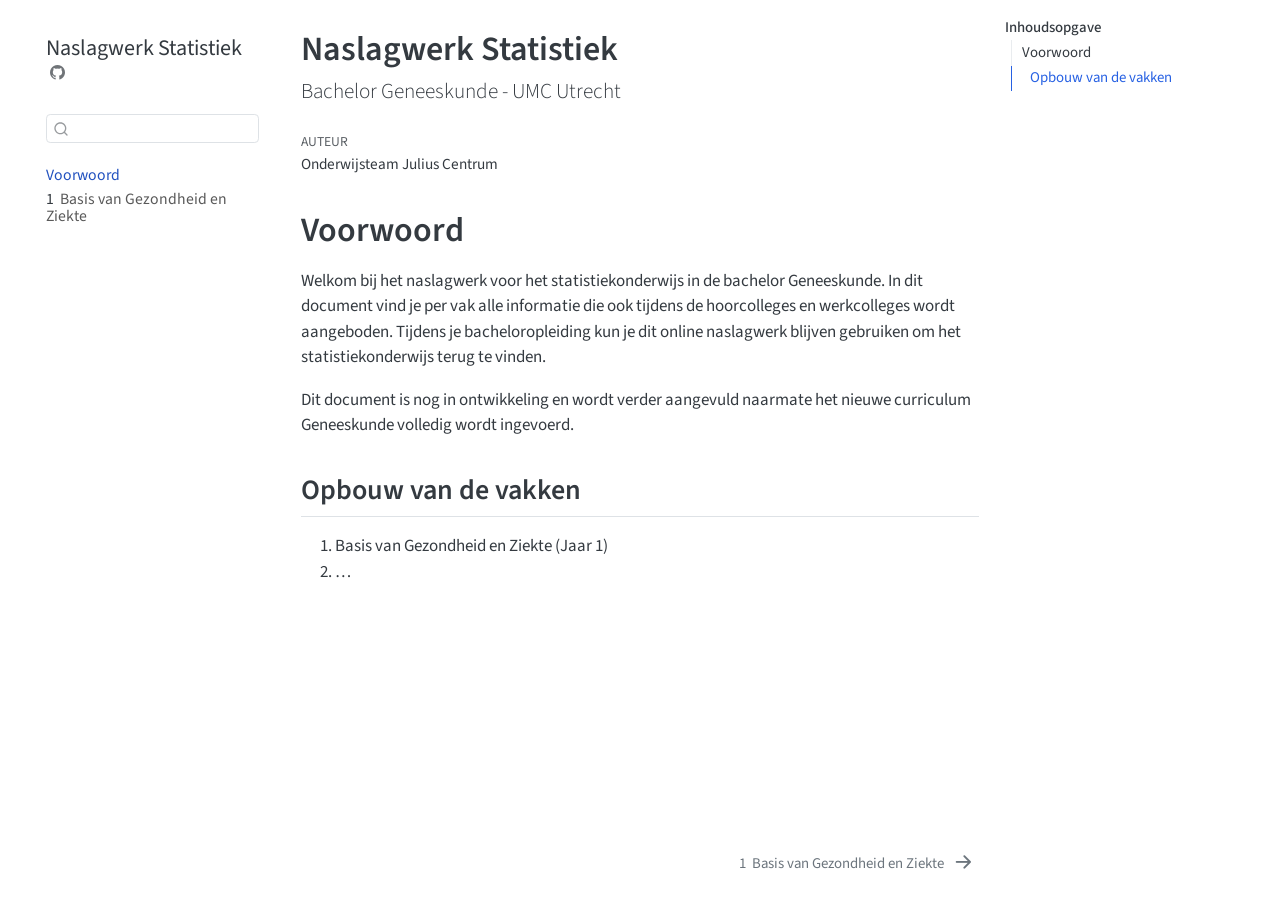
==== commit 2cffcc3b: "Built site for gh-pages" ====
--- a/index.html
+++ b/index.html
@@ -2,7 +2,7 @@
 <html xmlns="http://www.w3.org/1999/xhtml" lang="nl" xml:lang="nl"><head>
 
 <meta charset="utf-8">
-<meta name="generator" content="quarto-1.10.19">
+<meta name="generator" content="quarto-1.11.9">
 
 <meta name="viewport" content="width=device-width, initial-scale=1.0, user-scalable=yes">
 
@@ -40,14 +40,15 @@
 <link href="./01-BvGZ.html" rel="next">
 <script src="site_libs/quarto-html/quarto.js" type="module"></script>
 <script src="site_libs/quarto-html/tabsets/tabsets.js" type="module"></script>
+<script src="site_libs/quarto-html/scrollable-regions/scrollable-regions.js" type="module"></script>
 <script src="site_libs/quarto-html/popper.min.js"></script>
 <script src="site_libs/quarto-html/tippy.umd.min.js"></script>
 <script src="site_libs/quarto-html/anchor.min.js"></script>
 <link href="site_libs/quarto-html/tippy.css" rel="stylesheet">
-<link href="site_libs/quarto-html/quarto-syntax-highlighting-bf27225e3a48a9273f3daa8f8e829971.css" rel="stylesheet" id="quarto-text-highlighting-styles">
+<link href="site_libs/quarto-html/quarto-syntax-highlighting-63b5708e65d6cd79cd7618c58d0c21e7.css" rel="stylesheet" id="quarto-text-highlighting-styles">
 <script src="site_libs/bootstrap/bootstrap.min.js"></script>
 <link href="site_libs/bootstrap/bootstrap-icons.css" rel="stylesheet">
-<link href="site_libs/bootstrap/bootstrap-d3f7f8e73c8d287b30bcf59c2b563615.min.css" rel="stylesheet" append-hash="true" id="quarto-bootstrap" data-mode="light">
+<link href="site_libs/bootstrap/bootstrap-23b890f5a05820f21dcc4ff2c2b23077.min.css" rel="stylesheet" append-hash="true" id="quarto-bootstrap" data-mode="light">
 <script id="quarto-search-options" type="application/json">{
   "location": "sidebar",
   "copy-button": false,
@@ -80,17 +81,17 @@
 <link rel="stylesheet" href="styles/content.css">
 </head>
 
-<body class="nav-sidebar floating quarto-light">
+<body class="nav-sidebar floating quarto-light"><a id="quarto-skip-link" class="visually-hidden-focusable" href="#quarto-document-content">Ga naar de hoofdinhoud</a>
 
 <div id="quarto-search-results"></div>
   <header id="quarto-header" class="headroom fixed-top">
-  <nav class="quarto-secondary-nav">
+  <nav class="quarto-secondary-nav" aria-label="Werkbalk">
     <div class="container-fluid d-flex">
       <button type="button" class="quarto-btn-toggle btn" data-bs-toggle="collapse" role="button" data-bs-target=".quarto-sidebar-collapse-item" aria-controls="quarto-sidebar" aria-expanded="false" aria-label="Schakel zijbalknavigatie" onclick="if (window.quartoToggleHeadroom) { window.quartoToggleHeadroom(); }">
         <i class="bi bi-layout-text-sidebar-reverse"></i>
       </button>
-        <nav class="quarto-page-breadcrumbs" aria-label="breadcrumb"><ol class="breadcrumb"><li class="breadcrumb-item"><a href="./index.html">Voorwoord</a></li></ol></nav>
-        <a class="flex-grow-1" role="navigation" data-bs-toggle="collapse" data-bs-target=".quarto-sidebar-collapse-item" aria-controls="quarto-sidebar" aria-expanded="false" aria-label="Schakel zijbalknavigatie" onclick="if (window.quartoToggleHeadroom) { window.quartoToggleHeadroom(); }">      
+        <nav class="quarto-page-breadcrumbs" aria-label="Pad"><ol class="breadcrumb"><li class="breadcrumb-item"><a href="./index.html">Voorwoord</a></li></ol></nav>
+        <a class="flex-grow-1" data-bs-toggle="collapse" data-bs-target=".quarto-sidebar-collapse-item" onclick="if (window.quartoToggleHeadroom) { window.quartoToggleHeadroom(); }">      
         </a>
       <button type="button" class="btn quarto-search-button" aria-label="Zoeken" onclick="window.quartoOpenSearch();">
         <i class="bi bi-search"></i>
@@ -101,7 +102,7 @@
 <!-- content -->
 <div id="quarto-content" class="quarto-container page-columns page-rows-contents page-layout-article">
 <!-- sidebar -->
-  <nav id="quarto-sidebar" class="sidebar collapse collapse-horizontal quarto-sidebar-collapse-item sidebar-navigation floating overflow-auto">
+  <nav id="quarto-sidebar" class="sidebar collapse collapse-horizontal quarto-sidebar-collapse-item sidebar-navigation floating overflow-auto" aria-label="Website">
     <div class="pt-lg-2 mt-2 text-left sidebar-header">
     <div class="sidebar-title mb-0 py-0">
       <a href="./">Naslagwerk Statistiek</a> 
@@ -135,7 +136,7 @@
 <div id="quarto-sidebar-glass" class="quarto-sidebar-collapse-item" data-bs-toggle="collapse" data-bs-target=".quarto-sidebar-collapse-item"></div>
 <!-- margin-sidebar -->
     <div id="quarto-margin-sidebar" class="sidebar margin-sidebar">
-        <nav id="TOC" role="doc-toc" class="toc-active">
+        <nav id="TOC" role="doc-toc" aria-labelledby="toc-title" class="toc-active">
     <h2 id="toc-title">Inhoudsopgave</h2>
    
   <ul>
@@ -147,7 +148,7 @@
 </nav>
     </div>
 <!-- main -->
-<main class="content" id="quarto-document-content">
+<main class="content" id="quarto-document-content" tabindex="-1">
 
 <header id="title-block-header" class="quarto-title-block default">
 <div class="quarto-title">
@@ -265,11 +266,30 @@
       var localhostRegex = new RegExp(/^(?:http|https):\/\/localhost\:?[0-9]*\//);
       var mailtoRegex = new RegExp(/^mailto:/);
         var filterRegex = new RegExp("https:\/\/educationteamjc\.github\.io\/naslagwerk_gnk\/");
+      const newWindowLabel = "(opens in a new tab)";
+      const newWindowNoteId = "quarto-ext-newwindow-label";
+      // Links reference one hidden label through aria-describedby, so the
+      // announcement never changes their accessible name.
+      var describeNewWindow = (link) => {
+        if (!window.document.getElementById(newWindowNoteId)) {
+          var newWindowNote = window.document.createElement("span");
+          newWindowNote.id = newWindowNoteId;
+          newWindowNote.hidden = true;
+          newWindowNote.textContent = newWindowLabel;
+          window.document.body.appendChild(newWindowNote);
+        }
+        var describedBy = (link.getAttribute("aria-describedby") || "").split(/\s+/).filter(Boolean);
+        if (!describedBy.includes(newWindowNoteId)) {
+          describedBy.push(newWindowNoteId);
+          link.setAttribute("aria-describedby", describedBy.join(" "));
+        }
+      }
       var isInternal = (href) => {
           return filterRegex.test(href) || localhostRegex.test(href) || mailtoRegex.test(href);
       }
       // Inspect non-navigation links and adorn them if external
-     var links = window.document.querySelectorAll('a[href]:not(.nav-link):not(.navbar-brand):not(.toc-action):not(.sidebar-link):not(.sidebar-item-toggle):not(.pagination-link):not(.no-external):not([aria-hidden]):not(.dropdown-item):not(.quarto-navigation-tool):not(.about-link)');
+      window.quartoDecorateExternalLinks = function (root) {
+     var links = (root || window.document).querySelectorAll('a[href]:not(.nav-link):not(.navbar-brand):not(.toc-action):not(.sidebar-link):not(.sidebar-item-toggle):not(.pagination-link):not(.no-external):not([aria-hidden]):not(.dropdown-item):not(.quarto-navigation-tool):not(.about-link)');
       for (var i=0; i<links.length; i++) {
         const link = links[i];
         if (!isInternal(link.href)) {
@@ -283,8 +303,70 @@
             if (link.getAttribute("rel") === null) {
               link.setAttribute("rel", "noopener");
             }
-        }
-      }
+            describeNewWindow(link);
+          if (!link.classList.contains('no-external-icon')) {
+          }
+        }
+      }
+      };
+      window.quartoDecorateExternalLinks(window.document);
+    // Esc closes the popup (WCAG 1.4.13) and focus leaving both trigger and
+    // popup closes it (WCAG 2.4.11); tippy handles neither for interactive popups.
+    const hideOnEscAndFocusOut = {
+      name: 'hideOnEscAndFocusOut',
+      defaultValue: true,
+      fn(instance) {
+        const dismiss = () => {
+          // A show scheduled by the trigger delay would otherwise reopen it
+          instance.clearDelayTimeouts();
+          instance.hide();
+        };
+        const onKeyDown = (event) => {
+          if (event.key !== 'Escape') {
+            return;
+          }
+          // Keep Esc from also reaching page handlers (e.g. reveal.js overview),
+          // except an open reveal.js slide menu, which Esc should close too.
+          // The menu handles keys only when its keyboard option is on.
+          const menuHandlesEsc = window.Reveal?.getPlugin?.('menu')?.isOpen() &&
+            window.Reveal.getConfig().menu?.keyboard !== false;
+          if (!menuHandlesEsc) {
+            event.stopPropagation();
+          }
+          if (instance.popper.contains(window.document.activeElement)) {
+            // Disabled while refocusing so the focus trigger does not reopen it
+            instance.disable();
+            instance.reference.focus();
+            instance.enable();
+          }
+          dismiss();
+        };
+        const onFocusOut = (event) => {
+          const target = event.relatedTarget;
+          if (target && !instance.reference.contains(target) &&
+              !instance.popper.contains(target)) {
+            dismiss();
+          }
+        };
+        // On the trigger too: a click trigger (code-annotations: select) has no
+        // blur handling. Attached for the instance's lifetime so leaving the
+        // trigger also cancels a show still pending on the trigger delay.
+        instance.reference.addEventListener('focusout', onFocusOut);
+        return {
+          onShow() {
+            window.document.addEventListener('keydown', onKeyDown, true);
+            instance.popper.addEventListener('focusout', onFocusOut);
+          },
+          onHide() {
+            window.document.removeEventListener('keydown', onKeyDown, true);
+            instance.popper.removeEventListener('focusout', onFocusOut);
+          },
+          onDestroy() {
+            instance.reference.removeEventListener('focusout', onFocusOut);
+          },
+        };
+      },
+    };
     function tippyHover(el, contentFn, onTriggerFn, onUntriggerFn) {
       const config = {
         allowHTML: true,
@@ -298,6 +380,7 @@
         interactiveBorder: 10,
         theme: 'quarto',
         placement: 'bottom-start',
+        plugins: [hideOnEscAndFocusOut],
       };
       if (contentFn) {
         config.content = contentFn;
@@ -460,44 +543,54 @@
           const lineIds = lines.map((line) => {
             return targetCell + "-" + line;
           })
-          let top = null;
-          let height = null;
-          let parent = null;
+          // Each band is positioned against its own containing block, which is
+          // not the offsetParent of the lines, so place it from client rects.
+          const placeBand = (band, firstEl, lastEl, codeBlock) => {
+            const container = band.offsetParent;
+            if (container === null) {
+              return;
+            }
+            const containerRect = container.getBoundingClientRect();
+            // Reveal.js scales slides with a transform, so convert client
+            // pixels back to the CSS pixels of the container.
+            const scale = containerRect.height / container.offsetHeight || 1;
+            const firstRect = firstEl.getBoundingClientRect();
+            const lastRect = lastEl.getBoundingClientRect();
+            const top = (firstRect.top - containerRect.top) / scale - container.clientTop + container.scrollTop;
+            const height = (lastRect.bottom - firstRect.top) / scale;
+            band.style.top = top - 2 + "px";
+            band.style.height = height + 4 + "px";
+            if (codeBlock) {
+              // Without the copy button wrapper, the containing block is wider
+              // than the code block, so span the code block explicitly.
+              const blockRect = codeBlock.getBoundingClientRect();
+              band.style.left = (blockRect.left - containerRect.left) / scale - container.clientLeft + container.scrollLeft + "px";
+              band.style.width = blockRect.width / scale + "px";
+            }
+          };
           if (lineIds.length > 0) {
-              //compute the position of the single el (top and bottom and make a div)
-              const el = window.document.getElementById(lineIds[0]);
-              top = el.offsetTop;
-              height = el.offsetHeight;
-              parent = el.parentElement.parentElement;
-            if (lineIds.length > 1) {
-              const lastEl = window.document.getElementById(lineIds[lineIds.length - 1]);
-              const bottom = lastEl.offsetTop + lastEl.offsetHeight;
-              height = bottom - top;
-            }
-            if (top !== null && height !== null && parent !== null) {
-              // cook up a div (if necessary) and position it 
-              let div = window.document.getElementById("code-annotation-line-highlight");
-              if (div === null) {
-                div = window.document.createElement("div");
-                div.setAttribute("id", "code-annotation-line-highlight");
-                div.style.position = 'absolute';
-                parent.appendChild(div);
-              }
-              div.style.top = top - 2 + "px";
-              div.style.height = height + 4 + "px";
-              div.style.left = 0;
-              let gutterDiv = window.document.getElementById("code-annotation-line-highlight-gutter");
-              if (gutterDiv === null) {
-                gutterDiv = window.document.createElement("div");
-                gutterDiv.setAttribute("id", "code-annotation-line-highlight-gutter");
-                gutterDiv.style.position = 'absolute';
-                const codeCell = window.document.getElementById(targetCell);
-                const gutter = codeCell.querySelector('.code-annotation-gutter');
-                gutter.appendChild(gutterDiv);
-              }
-              gutterDiv.style.top = top - 2 + "px";
-              gutterDiv.style.height = height + 4 + "px";
-            }
+            const el = window.document.getElementById(lineIds[0]);
+            const lastEl = window.document.getElementById(lineIds[lineIds.length - 1]);
+            const parent = el.parentElement.parentElement;
+            // cook up a div (if necessary) and position it
+            let div = window.document.getElementById("code-annotation-line-highlight");
+            if (div === null) {
+              div = window.document.createElement("div");
+              div.setAttribute("id", "code-annotation-line-highlight");
+              div.style.position = 'absolute';
+              parent.appendChild(div);
+            }
+            placeBand(div, el, lastEl, parent.closest("div.sourceCode") || parent);
+            let gutterDiv = window.document.getElementById("code-annotation-line-highlight-gutter");
+            if (gutterDiv === null) {
+              gutterDiv = window.document.createElement("div");
+              gutterDiv.setAttribute("id", "code-annotation-line-highlight-gutter");
+              gutterDiv.style.position = 'absolute';
+              const codeCell = window.document.getElementById(targetCell);
+              const gutter = codeCell.querySelector('.code-annotation-gutter');
+              gutter.appendChild(gutterDiv);
+            }
+            placeBand(gutterDiv, el, lastEl);
             selectedAnnoteEl = annoteEl;
           }
         };
@@ -596,7 +689,10 @@
     }
   });
   </script>
-<nav class="page-navigation">
+  <script type="application/javascript">
+  window.quartoScrollableRegionsLabels = {"code":"Scrollbare code","output":"Scrollbare uitvoer"};
+  </script>
+<nav class="page-navigation" aria-label="Pagina">
   <div class="nav-page nav-page-previous">
   </div>
   <div class="nav-page nav-page-next">
--- a/site_libs/quarto-html/quarto-syntax-highlighting-63b5708e65d6cd79cd7618c58d0c21e7.css
+++ b/site_libs/quarto-html/quarto-syntax-highlighting-63b5708e65d6cd79cd7618c58d0c21e7.css
@@ -0,0 +1,236 @@
+/* quarto syntax highlight colors */
+:root {
+  --quarto-hl-ot-color: #003B4F;
+  --quarto-hl-at-color: #657422;
+  --quarto-hl-ss-color: #20794D;
+  --quarto-hl-an-color: #5E5E5E;
+  --quarto-hl-fu-color: #4758AB;
+  --quarto-hl-st-color: #20794D;
+  --quarto-hl-cf-color: #003B4F;
+  --quarto-hl-op-color: #5E5E5E;
+  --quarto-hl-er-color: #AD0000;
+  --quarto-hl-bn-color: #AD0000;
+  --quarto-hl-al-color: #AD0000;
+  --quarto-hl-va-color: #111111;
+  --quarto-hl-bu-color: inherit;
+  --quarto-hl-ex-color: inherit;
+  --quarto-hl-pp-color: #AD0000;
+  --quarto-hl-in-color: #5E5E5E;
+  --quarto-hl-vs-color: #20794D;
+  --quarto-hl-wa-color: #5E5E5E;
+  --quarto-hl-do-color: #5E5E5E;
+  --quarto-hl-im-color: #00769E;
+  --quarto-hl-ch-color: #20794D;
+  --quarto-hl-dt-color: #AD0000;
+  --quarto-hl-fl-color: #AD0000;
+  --quarto-hl-co-color: #5E5E5E;
+  --quarto-hl-cv-color: #5E5E5E;
+  --quarto-hl-cn-color: #8f5902;
+  --quarto-hl-sc-color: #5E5E5E;
+  --quarto-hl-dv-color: #AD0000;
+  --quarto-hl-kw-color: #003B4F;
+}
+
+/* other quarto variables */
+:root {
+  --quarto-font-monospace: SFMono-Regular, Menlo, Monaco, Consolas, "Liberation Mono", "Courier New", monospace;
+}
+
+/* syntax highlight based on Pandoc's rules */
+pre > code.sourceCode > span {
+  color: #003B4F;
+}
+
+code.sourceCode > span {
+  color: #003B4F;
+}
+
+div.sourceCode,
+div.sourceCode pre.sourceCode {
+  color: #003B4F;
+}
+
+/* Normal */
+code span {
+  color: #003B4F;
+}
+
+/* Alert */
+code span.al {
+  color: #AD0000;
+  font-style: inherit;
+}
+
+/* Annotation */
+code span.an {
+  color: #5E5E5E;
+  font-style: inherit;
+}
+
+/* Attribute */
+code span.at {
+  color: #657422;
+  font-style: inherit;
+}
+
+/* BaseN */
+code span.bn {
+  color: #AD0000;
+  font-style: inherit;
+}
+
+/* BuiltIn */
+code span.bu {
+  font-style: inherit;
+}
+
+/* ControlFlow */
+code span.cf {
+  color: #003B4F;
+  font-weight: bold;
+  font-style: inherit;
+}
+
+/* Char */
+code span.ch {
+  color: #20794D;
+  font-style: inherit;
+}
+
+/* Constant */
+code span.cn {
+  color: #8f5902;
+  font-style: inherit;
+}
+
+/* Comment */
+code span.co {
+  color: #5E5E5E;
+  font-style: inherit;
+}
+
+/* CommentVar */
+code span.cv {
+  color: #5E5E5E;
+  font-style: italic;
+}
+
+/* Documentation */
+code span.do {
+  color: #5E5E5E;
+  font-style: italic;
+}
+
+/* DataType */
+code span.dt {
+  color: #AD0000;
+  font-style: inherit;
+}
+
+/* DecVal */
+code span.dv {
+  color: #AD0000;
+  font-style: inherit;
+}
+
+/* Error */
+code span.er {
+  color: #AD0000;
+  font-style: inherit;
+}
+
+/* Extension */
+code span.ex {
+  font-style: inherit;
+}
+
+/* Float */
+code span.fl {
+  color: #AD0000;
+  font-style: inherit;
+}
+
+/* Function */
+code span.fu {
+  color: #4758AB;
+  font-style: inherit;
+}
+
+/* Import */
+code span.im {
+  color: #00769E;
+  font-style: inherit;
+}
+
+/* Information */
+code span.in {
+  color: #5E5E5E;
+  font-style: inherit;
+}
+
+/* Keyword */
+code span.kw {
+  color: #003B4F;
+  font-weight: bold;
+  font-style: inherit;
+}
+
+/* Operator */
+code span.op {
+  color: #5E5E5E;
+  font-style: inherit;
+}
+
+/* Other */
+code span.ot {
+  color: #003B4F;
+  font-style: inherit;
+}
+
+/* Preprocessor */
+code span.pp {
+  color: #AD0000;
+  font-style: inherit;
+}
+
+/* SpecialChar */
+code span.sc {
+  color: #5E5E5E;
+  font-style: inherit;
+}
+
+/* SpecialString */
+code span.ss {
+  color: #20794D;
+  font-style: inherit;
+}
+
+/* String */
+code span.st {
+  color: #20794D;
+  font-style: inherit;
+}
+
+/* Variable */
+code span.va {
+  color: #111111;
+  font-style: inherit;
+}
+
+/* VerbatimString */
+code span.vs {
+  color: #20794D;
+  font-style: inherit;
+}
+
+/* Warning */
+code span.wa {
+  color: #5E5E5E;
+  font-style: italic;
+}
+
+.prevent-inlining {
+  content: "</";
+}
+
+/*# sourceMappingURL=054cc16b9e9817627be6994582d2ffb5.css.map */
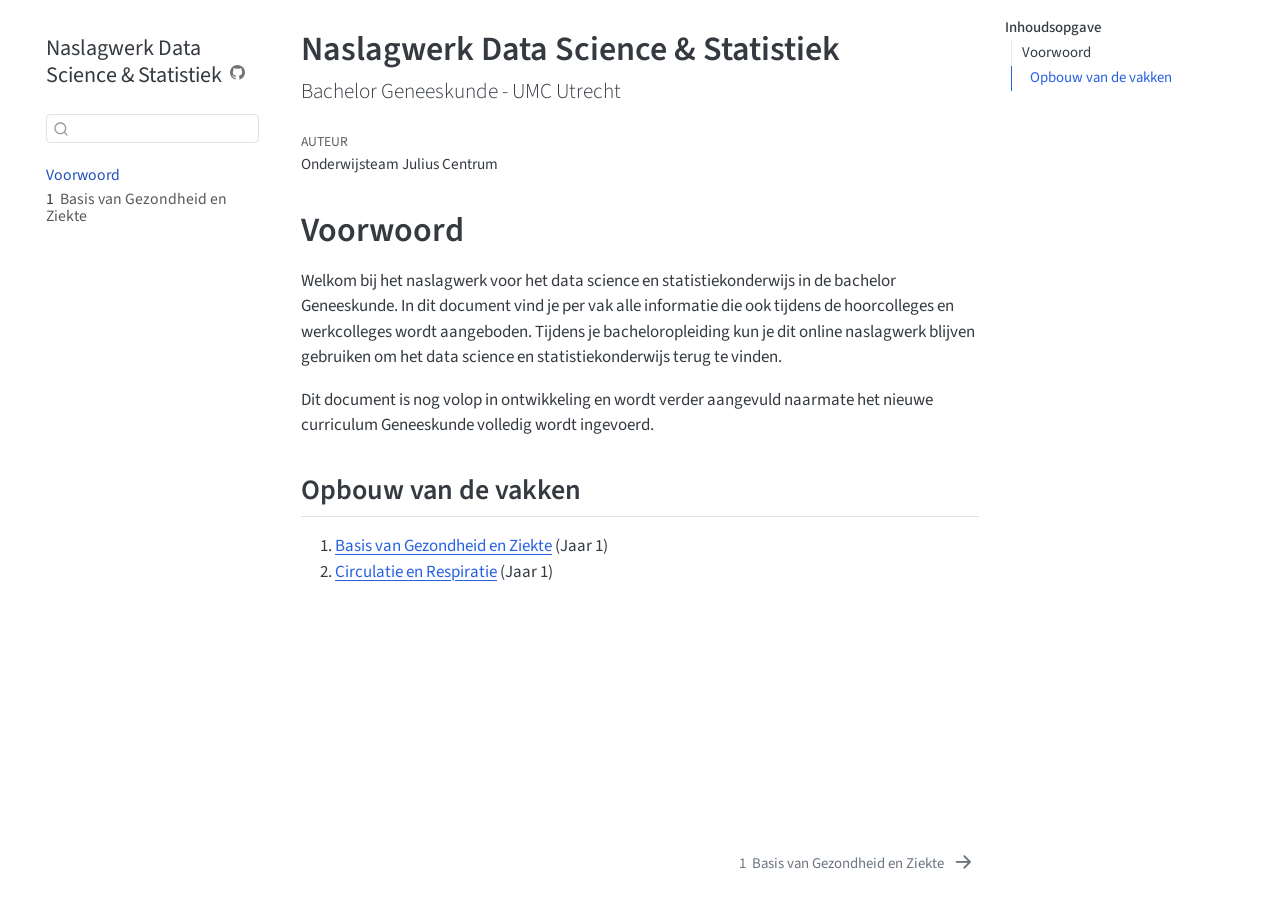
==== commit 0544a1e7: "Built site for gh-pages" ====
--- a/index.html
+++ b/index.html
@@ -8,7 +8,7 @@
 
 <meta name="author" content="Onderwijsteam Julius Centrum">
 
-<title>Naslagwerk Statistiek</title>
+<title>Naslagwerk Data Science &amp; Statistiek</title>
 <style>
 /* Default styles provided by pandoc.
 ** See https://pandoc.org/MANUAL.html#variables-for-html for config info.
@@ -48,7 +48,7 @@
 <link href="site_libs/quarto-html/quarto-syntax-highlighting-63b5708e65d6cd79cd7618c58d0c21e7.css" rel="stylesheet" id="quarto-text-highlighting-styles">
 <script src="site_libs/bootstrap/bootstrap.min.js"></script>
 <link href="site_libs/bootstrap/bootstrap-icons.css" rel="stylesheet">
-<link href="site_libs/bootstrap/bootstrap-23b890f5a05820f21dcc4ff2c2b23077.min.css" rel="stylesheet" append-hash="true" id="quarto-bootstrap" data-mode="light">
+<link href="site_libs/bootstrap/bootstrap-fd437c11ef914449285a5c26e0daa494.min.css" rel="stylesheet" append-hash="true" id="quarto-bootstrap" data-mode="light">
 <script id="quarto-search-options" type="application/json">{
   "location": "sidebar",
   "copy-button": false,
@@ -105,7 +105,7 @@
   <nav id="quarto-sidebar" class="sidebar collapse collapse-horizontal quarto-sidebar-collapse-item sidebar-navigation floating overflow-auto" aria-label="Website">
     <div class="pt-lg-2 mt-2 text-left sidebar-header">
     <div class="sidebar-title mb-0 py-0">
-      <a href="./">Naslagwerk Statistiek</a> 
+      <a href="./">Naslagwerk Data Science &amp; Statistiek</a> 
         <div class="sidebar-tools-main">
     <a href="https://github.com/EducationTeamJC/naslagwerk_gnk" title="Broncode" class="quarto-navigation-tool px-1" aria-label="Broncode"><i class="bi bi-github"></i></a>
 </div>
@@ -152,7 +152,7 @@
 
 <header id="title-block-header" class="quarto-title-block default">
 <div class="quarto-title">
-<h1 class="title">Naslagwerk Statistiek</h1>
+<h1 class="title">Naslagwerk Data Science &amp; Statistiek</h1>
 <p class="subtitle lead">Bachelor Geneeskunde - UMC Utrecht</p>
 </div>
 
@@ -178,13 +178,13 @@
 
 <section id="voorwoord" class="level1 unnumbered">
 <h1 class="unnumbered">Voorwoord</h1>
-<p>Welkom bij het naslagwerk voor het statistiekonderwijs in de bachelor Geneeskunde. In dit document vind je per vak alle informatie die ook tijdens de hoorcolleges en werkcolleges wordt aangeboden. Tijdens je bacheloropleiding kun je dit online naslagwerk blijven gebruiken om het statistiekonderwijs terug te vinden.</p>
-<p>Dit document is nog in ontwikkeling en wordt verder aangevuld naarmate het nieuwe curriculum Geneeskunde volledig wordt ingevoerd.</p>
+<p>Welkom bij het naslagwerk voor het data science en statistiekonderwijs in de bachelor Geneeskunde. In dit document vind je per vak alle informatie die ook tijdens de hoorcolleges en werkcolleges wordt aangeboden. Tijdens je bacheloropleiding kun je dit online naslagwerk blijven gebruiken om het data science en statistiekonderwijs terug te vinden.</p>
+<p>Dit document is nog volop in ontwikkeling en wordt verder aangevuld naarmate het nieuwe curriculum Geneeskunde volledig wordt ingevoerd.</p>
 <section id="opbouw-van-de-vakken" class="level2 unnumbered">
 <h2 class="unnumbered anchored" data-anchor-id="opbouw-van-de-vakken">Opbouw van de vakken</h2>
 <ol type="1">
-<li>Basis van Gezondheid en Ziekte (Jaar 1)</li>
-<li>…</li>
+<li><a href="./01-BvGZ.html">Basis van Gezondheid en Ziekte</a> (Jaar 1)</li>
+<li><a href="02-CirculatieRespiratie.qmd">Circulatie en Respiratie</a> (Jaar 1)</li>
 </ol>
 
 
